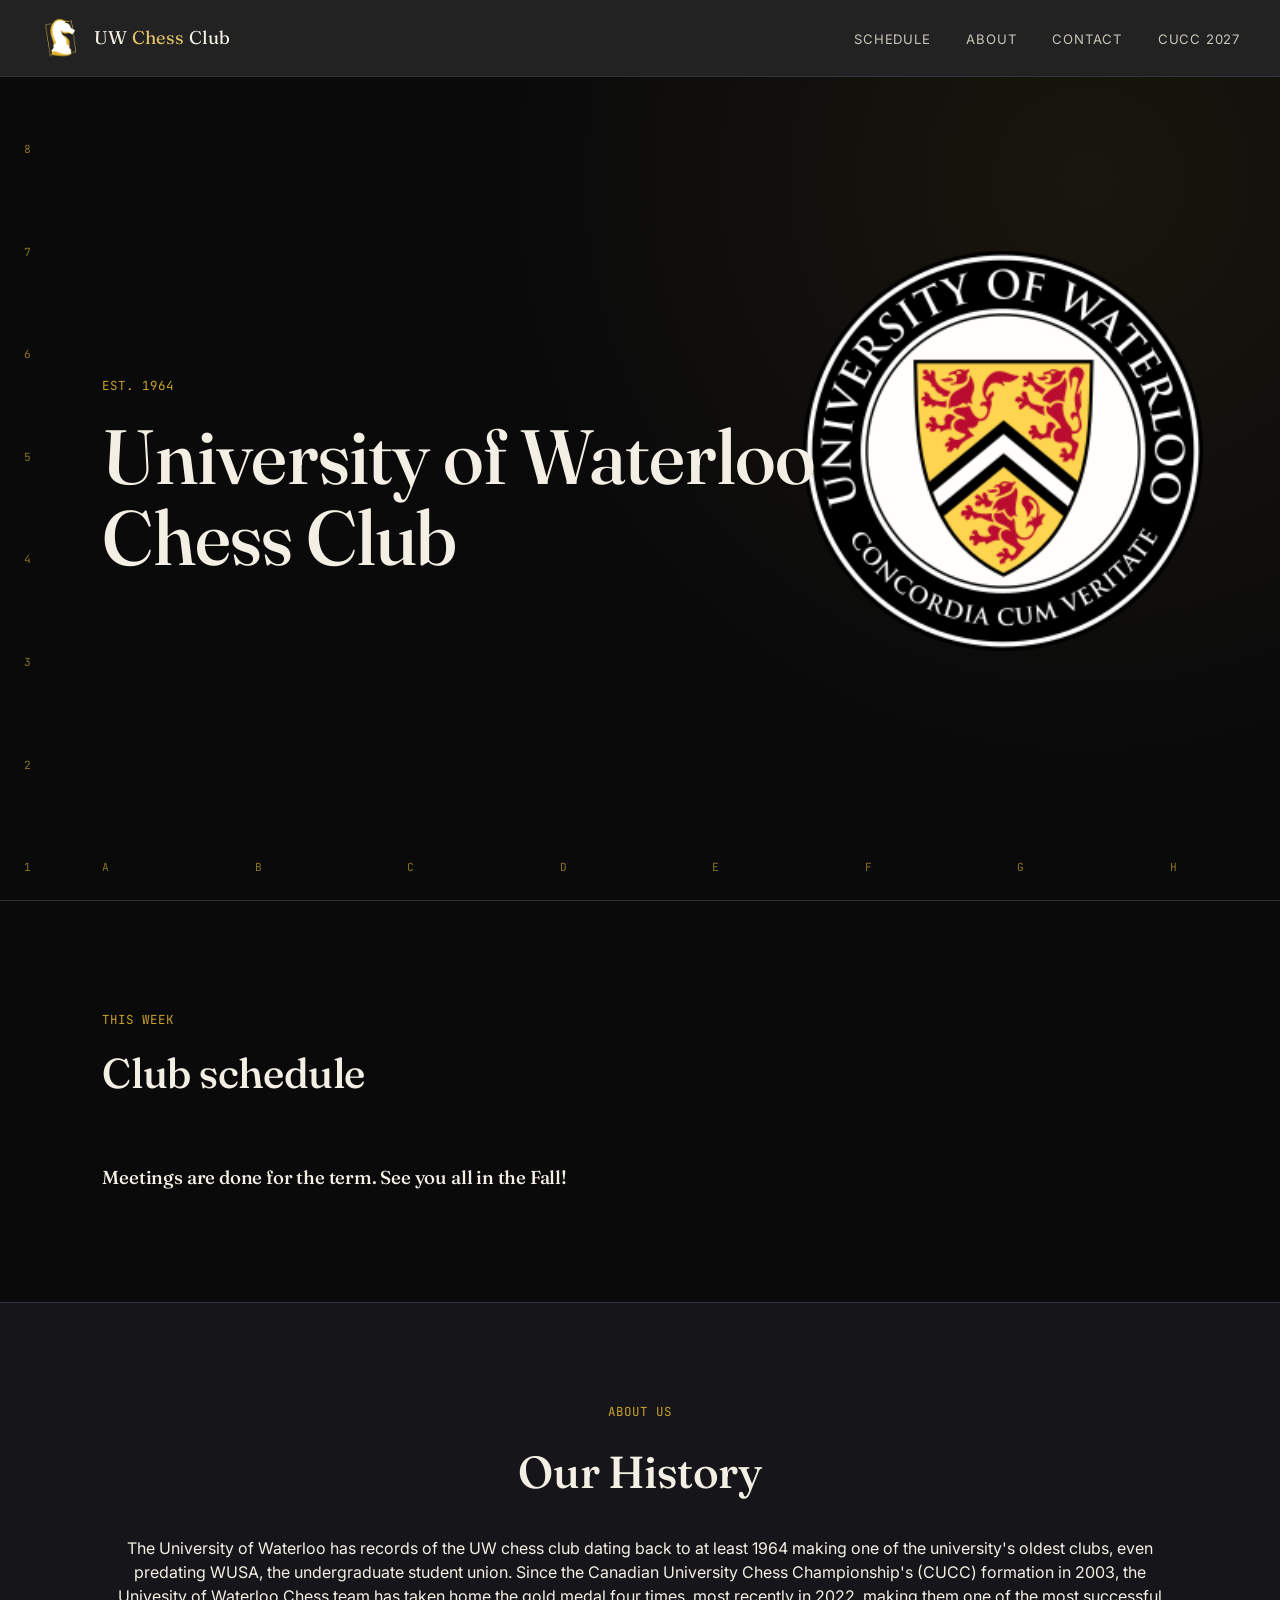
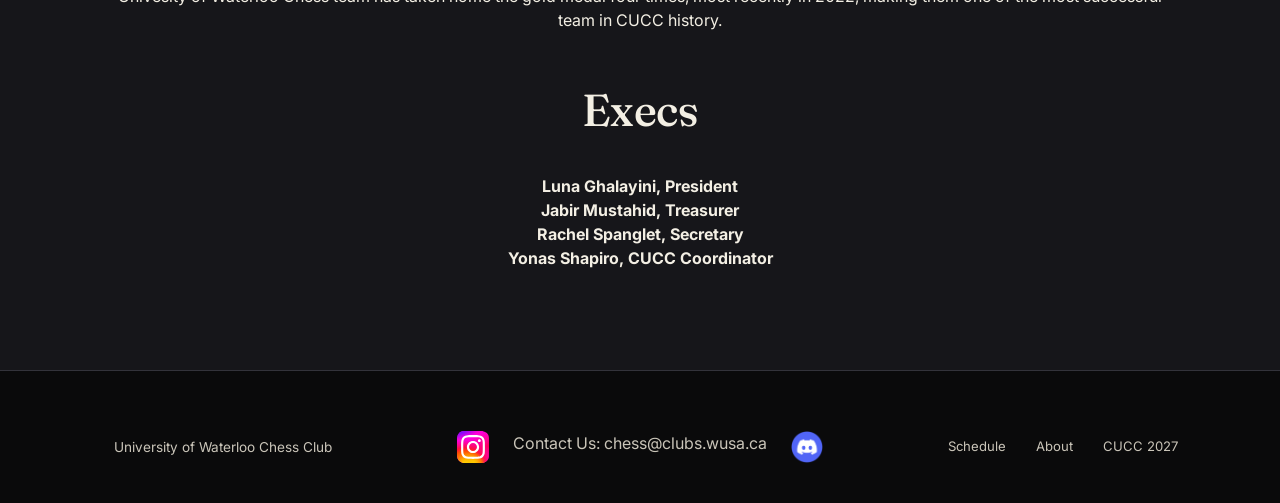
==== index.html @ 4853b497 "Moved to index.html, folder for images" ====
<!DOCTYPE html>
<html lang="en">
<head>
<meta charset="UTF-8">
<meta name="viewport" content="width=device-width, initial-scale=1.0">
<title>University of Waterloo Chess Club</title>
<link rel="preconnect" href="https://fonts.googleapis.com">
<link href="https://fonts.googleapis.com/css2?family=Fraunces:ital,opsz,wght@0,9..144,300;0,9..144,500;0,9..144,600;1,9..144,500&family=Inter:wght@400;500;600&family=JetBrains+Mono:wght@400;500&display=swap" rel="stylesheet">
<link rel="stylesheet" href="style.css">
<link rel="icon" type="image/x-icon" href="logo.jpg">
</head>
<body>

<header>
  <div class="brand">
    <img src="images/logo.jpg" alt="UW Chess Club Logo" width="40" height="40">
    <div class="brand-name">UW <em>Chess</em> Club</div>
  </div>
  <nav class="nav-links">
    <ul>
      <li><a href="#schedule">Schedule</a></li>
      <li><a href="#about">About</a></li>
      <li><a href="#contact">Contact</a></li>
      <li><a href="cucc2027.html">CUCC 2027</a></li>
    </ul>
  </nav>

</header>

<section class="hero">
  <div class="board-frame">
    <div class="coord-row coord-bottom mono">
      <span>a</span><span>b</span><span>c</span><span>d</span><span>e</span><span>f</span><span>g</span><span>h</span>
    </div>
    <div class="coord-row coord-side mono">
      <span>8</span><span>7</span><span>6</span><span>5</span><span>4</span><span>3</span><span>2</span><span>1</span>
    </div>
  </div>

  <img src="images/UWSeal.svg.webp" class="uw-crest" alt="UW Chess Club Logo" width="400" height="400">

  <div class="hero-content">
    <span class="eyebrow mono">Est. 1964</span>
    <h1>University of Waterloo Chess Club</h1>
    <p></p>
  </div>
</section>



<section id="schedule">
  <div class="section-head">
    <div>
      <span class="eyebrow mono">This week</span>
      <h2>Club schedule</h2>
    </div>
    <!-- <p>Everyone is welcome! Boards will be provided.</p> -->
  </div>
  <h3>Meetings are done for the term. See you all in the Fall!</h3>
  <!-- <h3>Meetings are done for the term. See you all in the Winter!</h3> -->
  <!-- <h3>Meetings are done for the term. See you all in the Spring!</h3> -->
  <!-- <div class="schedule">
    <div class="schedule-row head mono club">
      <div>Day</div><div>Session</div><div>Level</div><div>Time</div><div>Room</div>
    </div>
    <div class="schedule-row club">
      <div class="day mono">Wed</div>
      <div class="desc"><h4>Free Play</h4><span></span></div>
      <div class="level">All levels</div>
      <div class="time">7:00 – 9:30 pm</div>
      <div class="room">MC 2017</div>
    </div>
    <div class="schedule-row club">
      <div class="day mono">Thu</div>
      <div class="desc"><h4>U500 Lessons</h4><span><a href="https://wusa.ca/product/summer-chess-lessons-term-pass/">Term Pass</a>  —  <a href="https://wusa.ca/series/summer-2026-weekly-chess-lessons/">Session Pass</a></span></div>
      <div class="level">Starter</div>
      <div class="time">6:30 – 7:30 pm</div>
      <div class="room">MC 4042</div>
    </div>
    <div class="schedule-row club">
      <div class="day mono">Thu</div>
      <div class="desc"><h4>U1000 Lessons</h4><span><a href="https://wusa.ca/product/summer-chess-lessons-term-pass/">Term Pass</a>  —  <a href="https://wusa.ca/series/summer-2026-weekly-chess-lessons/">Session Pass</a></span></div>
      <div class="level">Beginner</div>
      <div class="time">6:30 – 7:30 pm</div>
      <div class="room">MC 4041</div>
    </div>
    <div class="schedule-row club">
      <div class="day mono">Thu</div>
      <div class="desc"><h4>U1500 Lessons</h4><span><a href="https://wusa.ca/product/summer-chess-lessons-term-pass/">Term Pass</a>  —  <a href="https://wusa.ca/series/summer-2026-weekly-chess-lessons/">Session Pass</a></span></div>
      <div class="level">Intermediate</div>
      <div class="time">7:30 – 8:30 pm</div>
      <div class="room">MC 4042</div>
    </div>
    <div class="schedule-row club">
      <div class="day mono">Thu</div>
      <div class="desc"><h4>U2000 Lessons</h4><span><a href="https://wusa.ca/product/summer-chess-lessons-term-pass/">Term Pass</a>  —  <a href="https://wusa.ca/series/summer-2026-weekly-chess-lessons/">Session Pass</a></span></div>
      <div class="level">Advanced</div>
      <div class="time">7:30 – 8:30 pm</div>
      <div class="room">MC 4041</div>
    </div>
  </div> -->
</section>

<section class="strip" id="about">
  <span class="eyebrow mono">About Us</span>
  <h2>Our History</h2>
  <p>The University of Waterloo has records of the UW chess club dating back to at least 1964 making one of the university's oldest clubs, even predating WUSA, the undergraduate student union.
    Since the Canadian University Chess Championship's (CUCC) formation in 2003, the Univesity of Waterloo Chess team has taken home the gold medal four times, most recently in 2022, making them one of the most successful team in CUCC history.
  </p>
  <h2 style="margin-top: 50px;">Execs</h2>
  <h4>Luna Ghalayini, President</h4>
  <h4>Jabir Mustahid, Treasurer</h4>
  <h4>Rachel Spanglet, Secretary</h4>
  <h4>Yonas Shapiro, CUCC Coordinator</h4>
</section>

<footer id="contact">
  <div class="footer-brand">
    <div id="logo-upload-footer-placeholder"></div>
      <span>University of Waterloo Chess Club</span>
    </div>
    <div class="footer-contact">
      <a href="https://www.instagram.com/uw.chess.club"><img src="images/instagram.svg" alt="Instagram" width="32" height="32"></a>
      <p class="footer-email">Contact Us: <a href="mailto:chess@clubs.wusa.ca">chess@clubs.wusa.ca</a></p>
      <a href="https://discord.gg/V49gRGx3Gg"><img src="images/discord.png" alt="Discord" width="32" height="32"></a>
    </div>
  </div>
  <div class="footer-links">
    <a href="#schedule">Schedule</a>
    <a href="#about">About</a>
    <a href="cucc2027.html">CUCC 2027</a>
  </div>
</footer>

</body>
</html>
---- style.css ----
:root{
--black: #0a0a0b;
--charcoal: #16161a;
--surface: #1e1e23;
--line: #33333b;
--gold: #c9a227;
--gold-bright: #e8c468;
--gold-dim: #8a7420;
--parchment: #f3efe4;
--grey-text: #cac5b9;
}

*{ box-sizing: border-box; margin:0; padding:0; }

html{ scroll-behavior: smooth; }

body{
background: var(--black);
color: var(--parchment);
font-family: 'Inter', sans-serif;
line-height: 1.5;
overflow-x: hidden;
}

h1, h2, h3, .display{
font-family: 'Fraunces', serif;
font-weight: 500;
letter-spacing: -0.01em;
}

a{ color: inherit; text-decoration: none; }

.mono{
font-family: 'JetBrains Mono', monospace;
letter-spacing: 0.08em;
text-transform: uppercase;
}

/* ---------- NAV ---------- */
header{
position: fixed;
top: 0; left: 0; right: 0;
z-index: 100;
display: flex;
align-items: center;
justify-content: space-between;
padding: 18px 40px;
background: #222222;
backdrop-filter: blur(10px);
border-bottom: 1px solid var(--line);
}

.brand{
display: flex;
align-items: center;
gap: 14px;
}

#logo-upload{
width: 42px;
height: 42px;
border: 1.5px solid var(--gold-dim);
border-radius: 4px;
display: flex;
align-items: center;
justify-content: center;
cursor: pointer;
flex-shrink: 0;
background: var(--surface);
transition: border-color 0.2s ease;
overflow: hidden;
}
#logo-upload:hover{ border-color: var(--gold); }
#logo-upload img{ width: 100%; height: 100%; object-fit: cover; }
#logo-upload svg{ width: 22px; height: 22px; }

.brand-name{
font-family: 'Fraunces', serif;
font-size: 1.15rem;
letter-spacing: 0.01em;
}
.brand-name em{ color: var(--gold-bright); font-style: normal; }

nav ul{
display: flex;
flex-direction: row;
list-style: none;
gap: 36px;
white-space: nowrap;
}
nav a{
font-size: 0.82rem;
letter-spacing: 0.06em;
text-transform: uppercase;
color: var(--grey-text);
position: relative;
padding-bottom: 4px;
transition: color 0.2s ease;
}
nav a:hover{ color: var(--parchment); }
nav a::after{
content: "";
position: absolute;
left: 0; bottom: 0;
width: 0%;
height: 1px;
background: var(--gold);
transition: width 0.25s ease;
}
nav a:hover::after{ width: 100%; }

.nav-links{
display: flex;
flex-direction: row;
align-items: center;
gap: 36px;
overflow-x: auto;
scrollbar-width: none;
}
.nav-links::-webkit-scrollbar{ display: none; }

.cta-btn{
background: var(--gold);
color: var(--black);
padding: 10px 22px;
border-radius: 2px;
font-size: 0.78rem;
letter-spacing: 0.06em;
text-transform: uppercase;
font-weight: 600;
border: 1px solid var(--gold);
cursor: pointer;
transition: background 0.2s ease, color 0.2s ease;
}
.cta-btn:hover{ background: transparent; color: var(--gold-bright); }
.cta-btn.ghost{
background: transparent;
color: var(--gold-bright);
}
.cta-btn.ghost:hover{ background: var(--gold); color: var(--black); }

#logo-file{ display:none; }

/* ---------- HERO ---------- */
.hero{
position: relative;
min-height: 100vh;
display: flex;
flex-direction: column;
justify-content: center;
padding: 140px 8vw 60px;
background:
    radial-gradient(circle at 85% 20%, rgba(201,162,39,0.08), transparent 45%),
    var(--black);
}

.board-frame{
position: absolute;
inset: 0;
pointer-events: none;
}

.coord-row{
position: absolute;
display: flex;
justify-content: space-between;
font-size: 0.7rem;
color: var(--gold-dim);
}
.coord-bottom{
bottom: 24px;
left: 8vw; right: 8vw;
}
.coord-side{
flex-direction: column;
top: 140px; bottom: 24px;
left: 24px;
height: calc(100% - 164px);
}

.hero-content{
max-width: 780px;
z-index: 2;
}

.eyebrow{
color: var(--gold);
font-size: 0.78rem;
margin-bottom: 22px;
display: block;
}

.hero h1{
font-size: clamp(2.6rem, 6vw, 5rem);
line-height: 1.05;
color: var(--parchment);
}
.hero h1 .accent{
color: var(--gold-bright);
font-style: italic;
font-weight: 500;
}

.hero p{
margin-top: 26px;
max-width: 520px;
color: var(--grey-text);
font-size: 1.05rem;
}

.hero-actions{
margin-top: 42px;
display: flex;
gap: 18px;
}

.knight-mark{
position: absolute;
right: 6vw;
top: 50%;
transform: translateY(-50%);
width: min(30vw, 380px);
opacity: 0.9;
}

.uw-crest{
    position: absolute;
    right: 6vw;
    top: 50%;
    transform: translateY(-50%);
}

/* ---------- SECTION SHARED ---------- */
section{
padding: 110px 8vw;
border-top: 1px solid var(--line);
}

.section-head{
display: flex;
justify-content: space-between;
align-items: flex-end;
margin-bottom: 60px;
flex-wrap: wrap;
gap: 24px;
}

.section-head .eyebrow{ margin-bottom: 12px; }
.section-head h2{ font-size: clamp(1.8rem, 3.4vw, 2.6rem); }
.section-head p{ color: var(--grey-text); max-width: 380px; }

/* ---------- PROGRAMS ---------- */
.programs-grid{
display: grid;
grid-template-columns: repeat(3, 1fr);
gap: 1px;
background: var(--line);
border: 1px solid var(--line);
}

.program-card{
background: var(--charcoal);
padding: 44px 36px;
transition: background 0.25s ease;
}
.program-card:hover{ background: var(--surface); }

.program-rank{
font-size: 0.72rem;
color: var(--gold-dim);
margin-bottom: 22px;
}

.program-card h3{
font-size: 1.4rem;
margin-bottom: 14px;
color: var(--gold-bright);
}
.program-card p{
color: var(--grey-text);
font-size: 0.92rem;
}

/* ---------- SCHEDULE / TABLE ---------- */
.schedule{
border-top: 1px solid var(--line);
}
.schedule-row{
display: grid;
grid-template-columns: 100px 1fr 160px 160px;
align-items: center;
padding: 22px 0;
border-bottom: 1px solid var(--line);
gap: 16px;
}
.club {grid-template-columns: 100px 1fr 160px 160px 140px;}
.schedule-row.head{
color: var(--gold-dim);
font-size: 0.72rem;
padding-bottom: 16px;
}
.schedule-row .day{ color: var(--gold-bright); font-size: 0.85rem; }
.schedule-row .desc h4{ font-family:'Fraunces', serif; font-weight:500; font-size: 1.05rem; margin-bottom: 4px; }
.schedule-row .desc span{ color: var(--grey-text); font-size: 0.85rem; }
.schedule-row .level, .schedule-row .time .room{ font-size: 0.82rem; color: var(--grey-text); }

/* ---------- QUOTE / CTA STRIP ---------- */
.strip{
text-align: center;
padding: 100px 8vw;
border-top: 1px solid var(--line);
background: var(--charcoal);
}
.strip h2{
font-size: clamp(1.8rem, 4vw, 2.8rem);
max-width: 780px;
margin: 0 auto 36px;
line-height: 1.25;
}
.strip .accent{ color: var(--gold-bright); font-style: italic; }

/* ---------- FOOTER ---------- */
footer{
padding: 60px 8vw 40px;
border-top: 1px solid var(--line);
display: flex;
justify-content: space-between;
align-items: center;
flex-wrap: wrap;
gap: 30px;
}
.footer-brand{ display:flex; align-items:center; gap:12px; }
.footer-brand span{ color: var(--grey-text); font-size: 0.85rem; }
.footer-links{ display: flex; gap: 30px; }
.footer-links a{ color: var(--grey-text); font-size: 0.82rem; }
.footer-links a:hover{ color: var(--gold-bright); }
.footer-contact {
    display: flex;
    justify-content: center;
    gap: 24px;
}
.footer-contact img {
    display: block;
}
.footer-email{ 
    color: var(--grey-text);
    font-size: 1rem;
    margin: 0;
}

.footer-social{
    display: flex;
    justify-content: center;
    align-items: center;
    gap: 20px;
}
.footer-social img { display: block; }

/* ---------- RESPONSIVE ---------- */
@media (max-width: 860px){
header{ padding: 16px 20px; gap: 14px; }
.brand-name{ font-size: 1rem; }
.nav-links{ gap: 22px; flex: 1; min-width: 0; justify-content: flex-end; -webkit-mask-image: linear-gradient(to right, black 88%, transparent); mask-image: linear-gradient(to right, black 88%, transparent); }
.brand{ flex-shrink: 0; }
.nav-links ul{ gap: 22px; }
.nav-links .cta-btn{ flex-shrink: 0; }
section{ padding: 80px 6vw; }
.hero{ padding: 120px 6vw 60px; }
.knight-mark{ display: none; }
.programs-grid{ grid-template-columns: 1fr; }
.schedule-row{ grid-template-columns: 60px 1fr; }
.schedule-row .level, .schedule-row .time{ display:none; }
.coord-side{ display: none; }
}

/* focus visibility */
a:focus-visible, button:focus-visible, #logo-upload:focus-visible{
outline: 2px solid var(--gold-bright);
outline-offset: 2px;
}

@media (prefers-reduced-motion: reduce){
*{ transition: none !important; scroll-behavior: auto !important; }
}
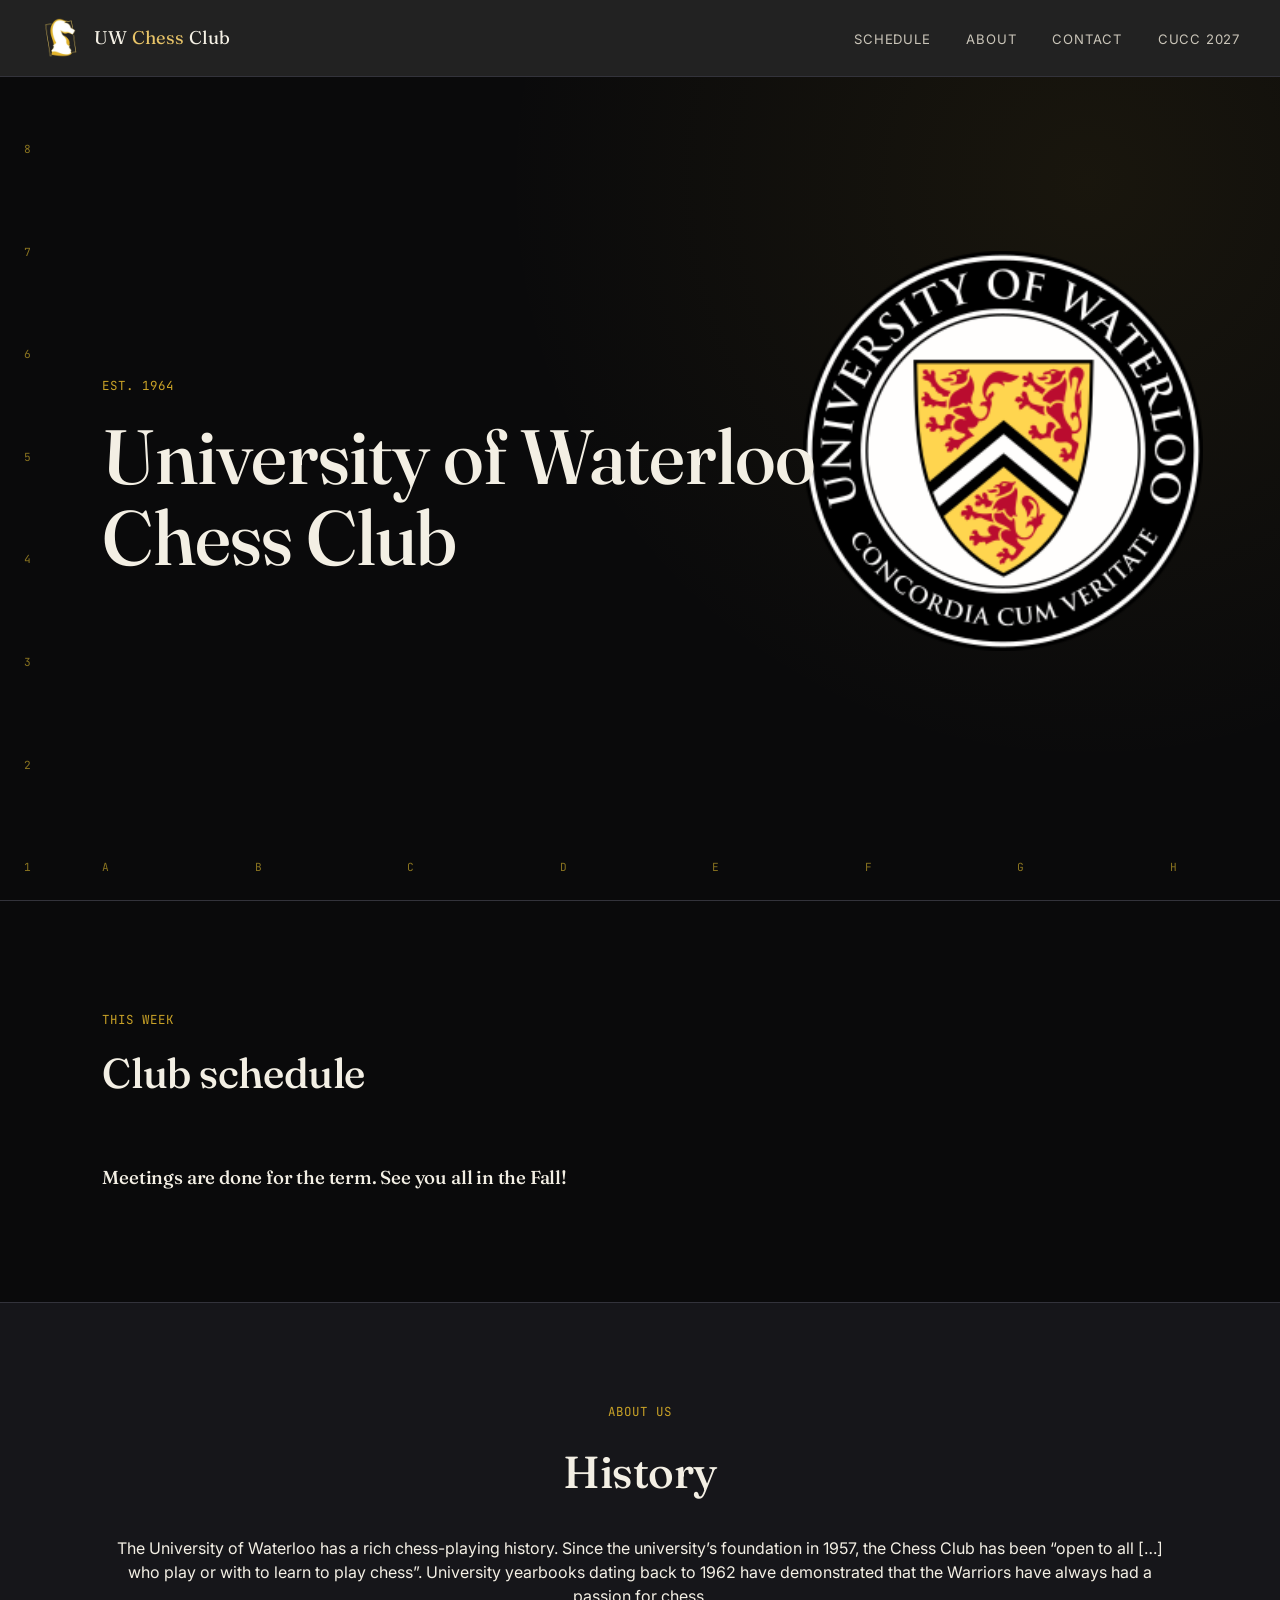
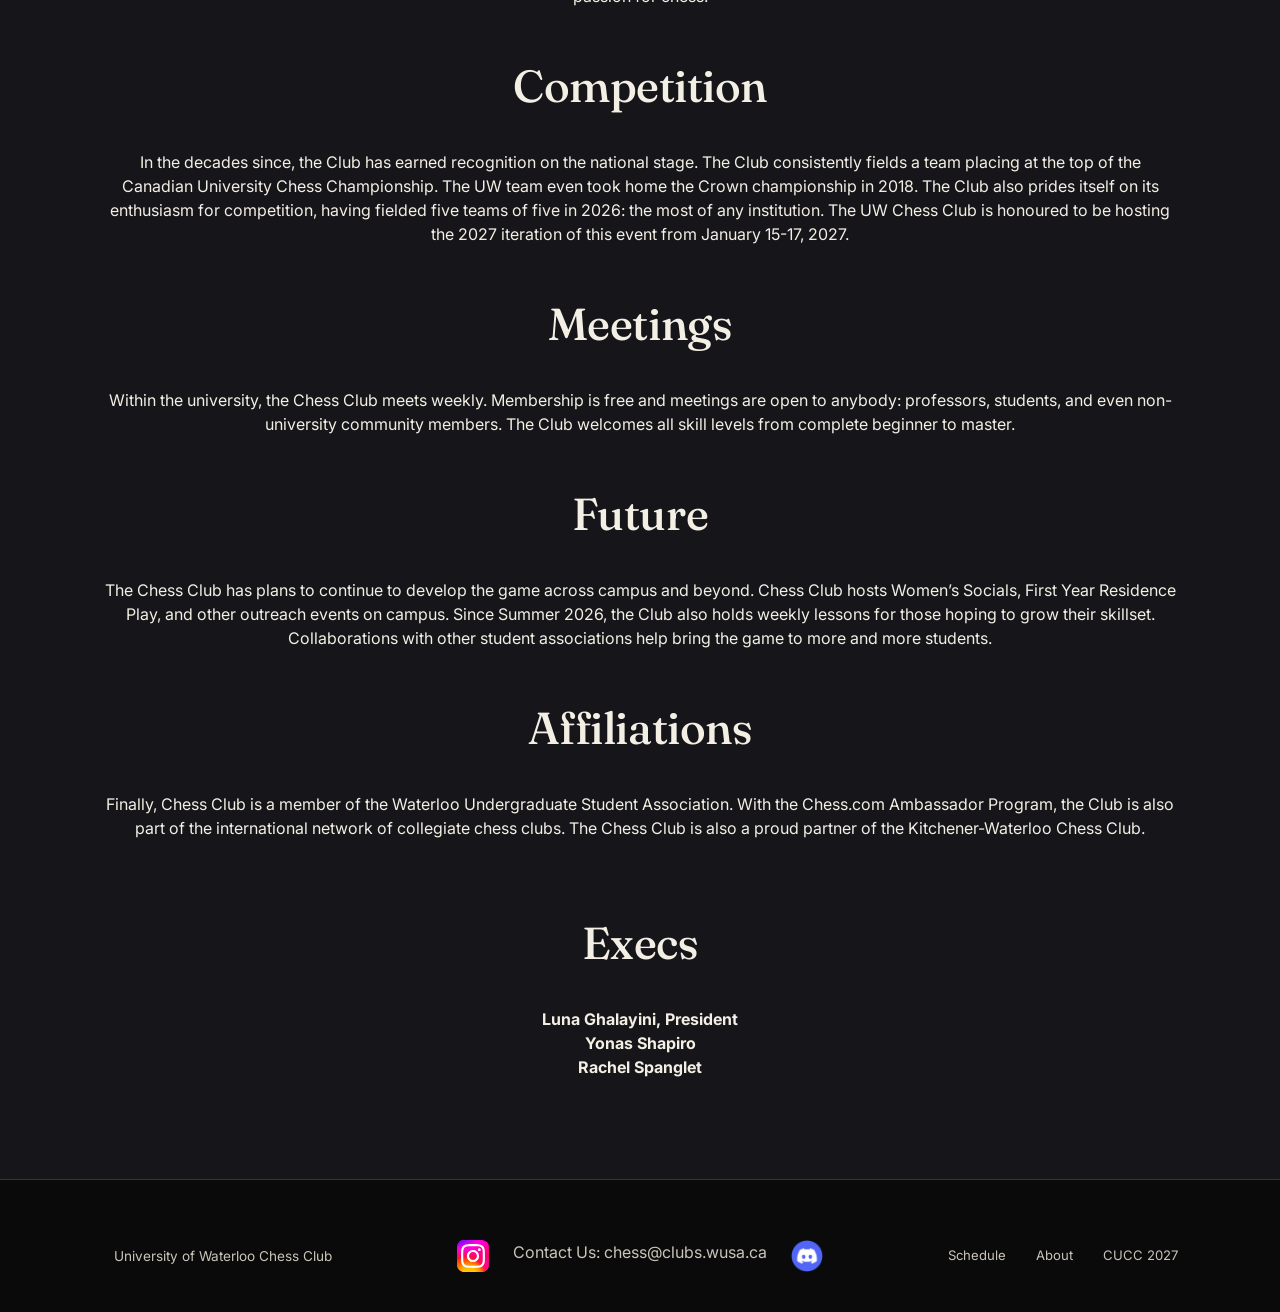
==== commit bbfcc46f: "Rachel's about me" ====
--- a/index.html
+++ b/index.html
@@ -103,15 +103,21 @@
 
 <section class="strip" id="about">
   <span class="eyebrow mono">About Us</span>
-  <h2>Our History</h2>
-  <p>The University of Waterloo has records of the UW chess club dating back to at least 1964 making one of the university's oldest clubs, even predating WUSA, the undergraduate student union.
-    Since the Canadian University Chess Championship's (CUCC) formation in 2003, the Univesity of Waterloo Chess team has taken home the gold medal four times, most recently in 2022, making them one of the most successful team in CUCC history.
-  </p>
-  <h2 style="margin-top: 50px;">Execs</h2>
+  <h2>History</h2>
+  <p>The University of Waterloo has a rich chess-playing history. Since the university’s foundation in 1957, the Chess Club has been “open to all […] who play or with to learn to play chess”. University yearbooks dating back to 1962 have demonstrated that the Warriors have always had a passion for chess.</p>
+  <h2 style="margin-top: 50px;">Competition</h2>
+  <p>In the decades since, the Club has earned recognition on the national stage. The Club consistently fields a team placing at the top of the Canadian University Chess Championship. The UW team even took home the Crown championship in 2018. The Club also prides itself on its enthusiasm for competition, having fielded five teams of five in 2026: the most of any institution. The UW Chess Club is honoured to be hosting the 2027 iteration of this event from January 15-17, 2027.</p>
+  <h2 style="margin-top: 50px;">Meetings</h2>
+  <p>Within the university, the Chess Club meets weekly. Membership is free and meetings are open to anybody: professors, students, and even non-university community members. The Club welcomes all skill levels from complete beginner to master.</p>
+  <h2 style="margin-top: 50px;">Future</h2>
+  <p>The Chess Club has plans to continue to develop the game across campus and beyond. Chess Club hosts Women’s Socials, First Year Residence Play, and other outreach events on campus. Since Summer 2026, the Club also holds weekly lessons for those hoping to grow their skillset. Collaborations with other student associations help bring the game to more and more students.</p>
+  <h2 style="margin-top: 50px;">Affiliations</h2>
+  <p>Finally, Chess Club is a member of the Waterloo Undergraduate Student Association. With the Chess.com Ambassador Program, the Club is also part of the international network of collegiate chess clubs. The Chess Club is also a proud partner of the Kitchener-Waterloo Chess Club.</p>
+
+  <h2 style="margin-top: 75px;">Execs</h2>
   <h4>Luna Ghalayini, President</h4>
-  <h4>Jabir Mustahid, Treasurer</h4>
-  <h4>Rachel Spanglet, Secretary</h4>
-  <h4>Yonas Shapiro, CUCC Coordinator</h4>
+  <h4>Yonas Shapiro</h4>
+  <h4>Rachel Spanglet</h4>
 </section>
 
 <footer id="contact">
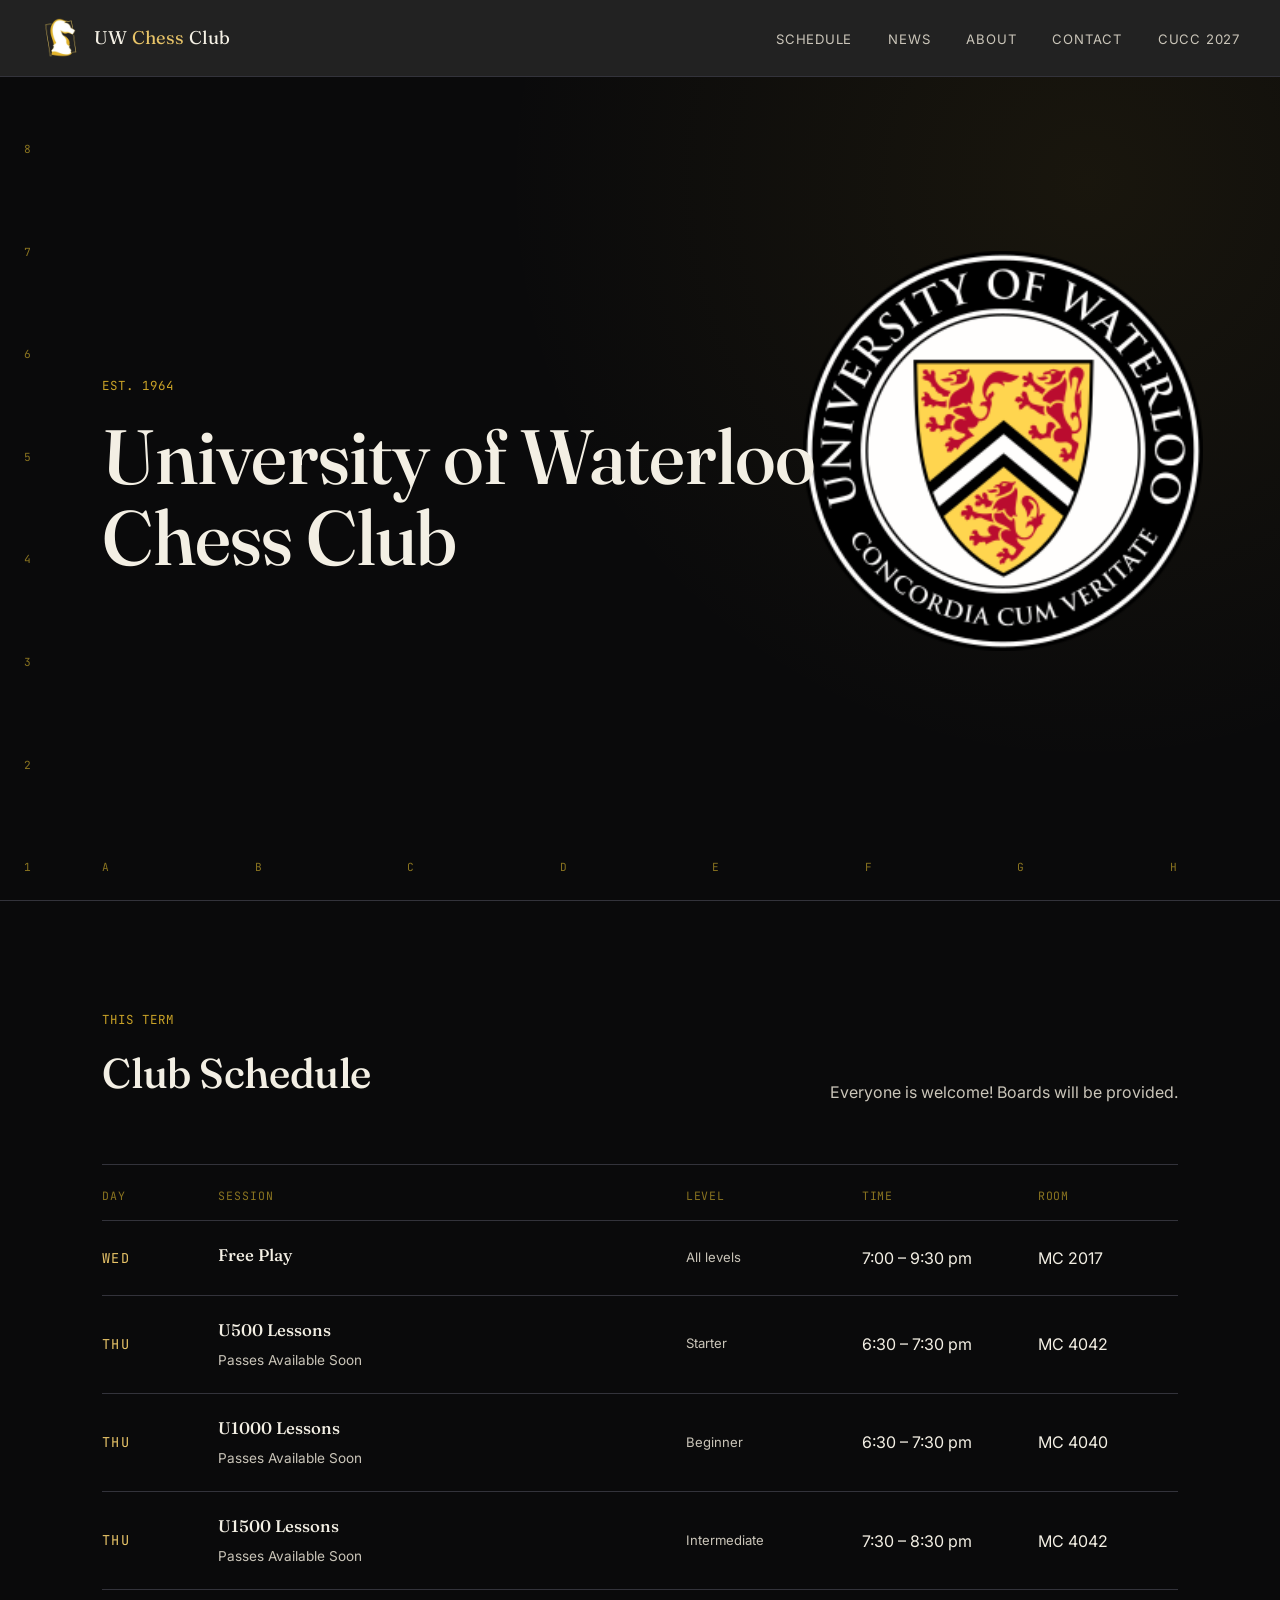
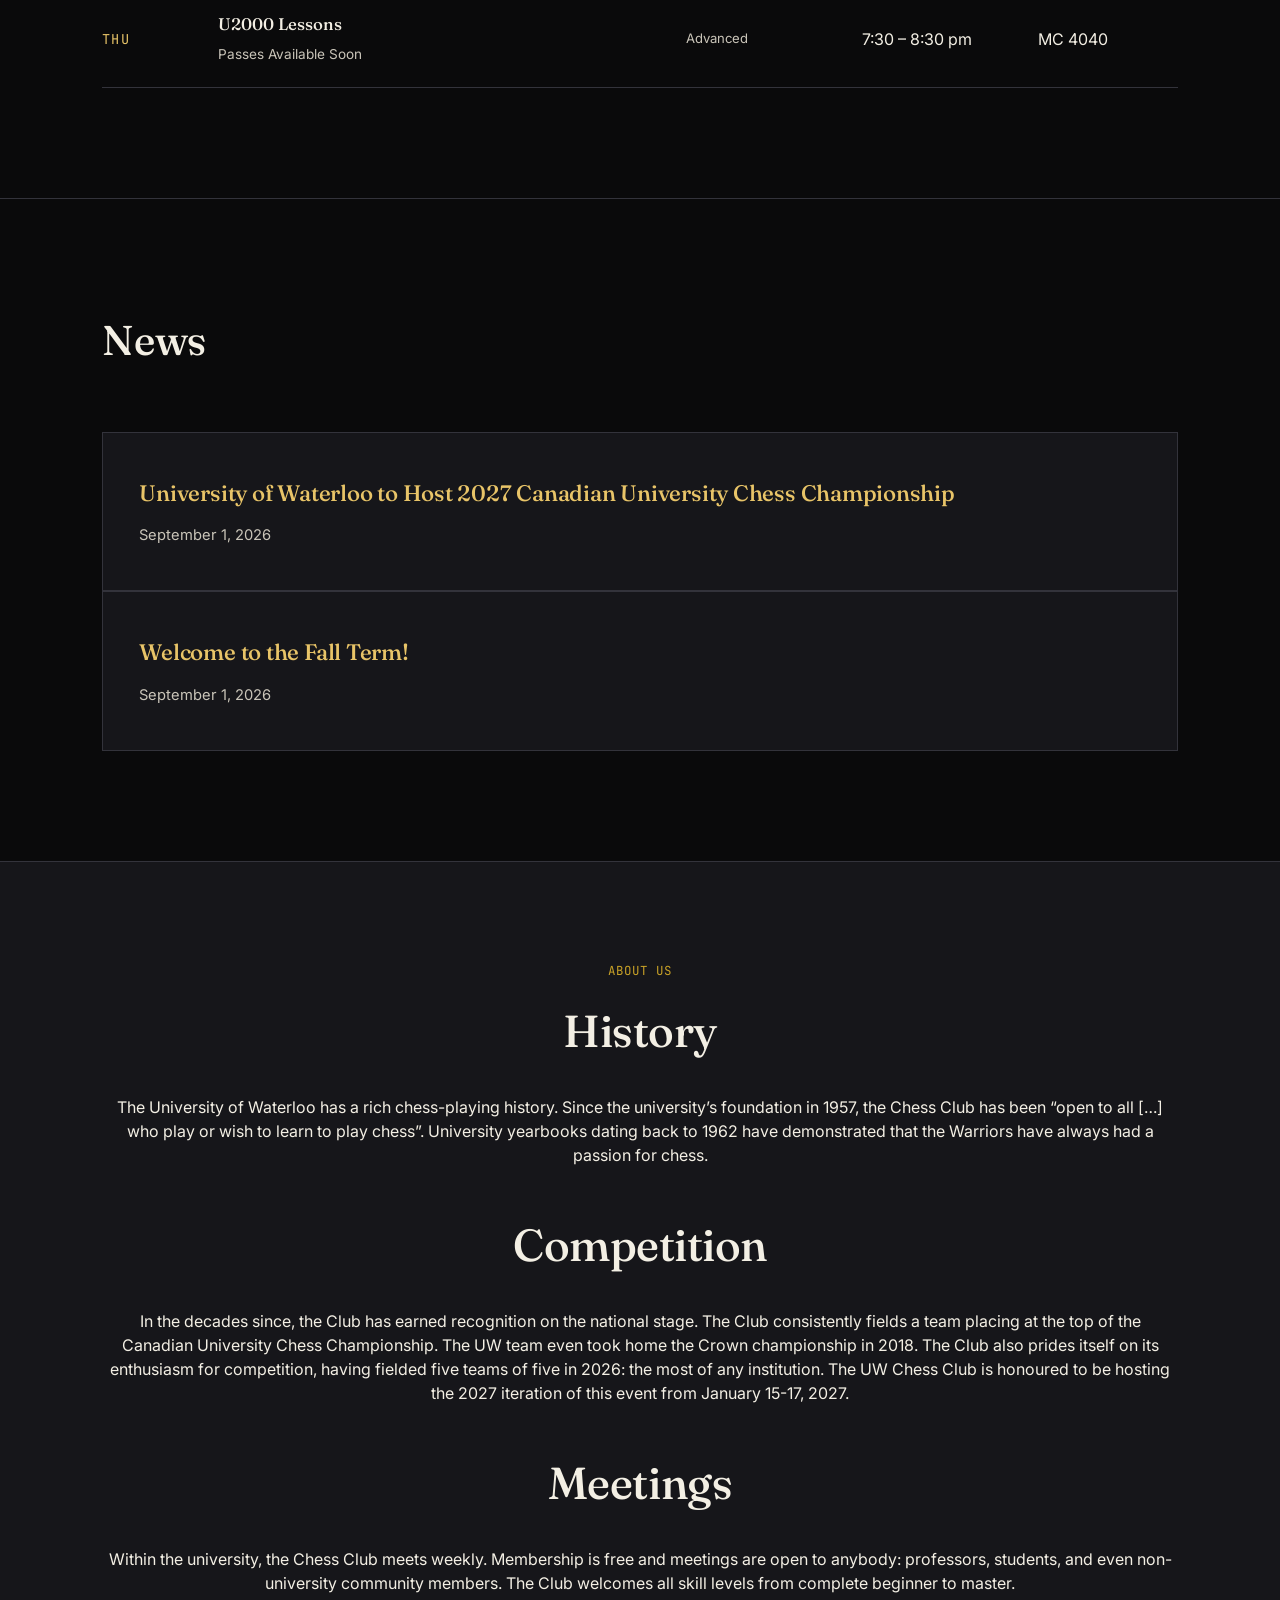
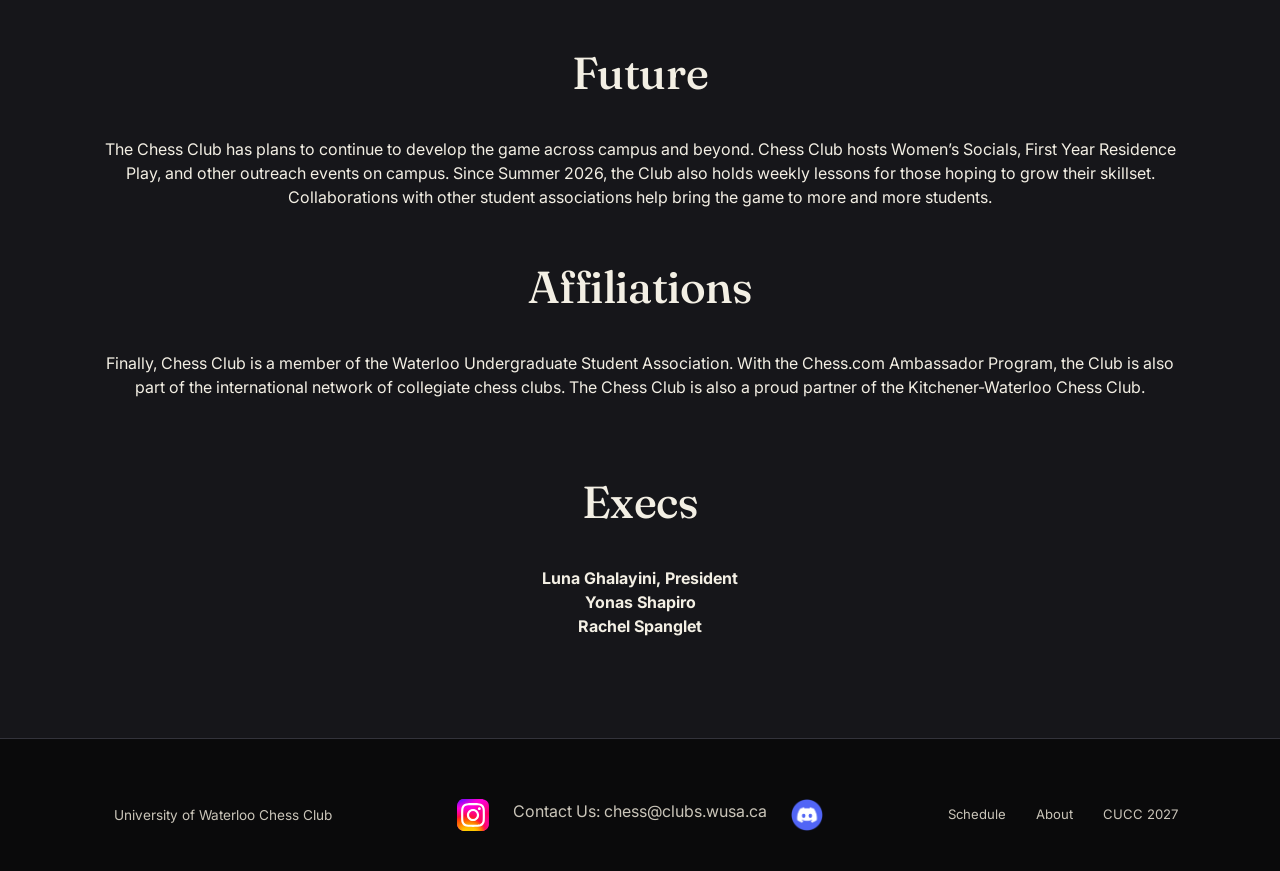
==== commit 83e0a5c5: "Added news, started first two articles" ====
--- a/index.html
+++ b/index.html
@@ -7,7 +7,7 @@
 <link rel="preconnect" href="https://fonts.googleapis.com">
 <link href="https://fonts.googleapis.com/css2?family=Fraunces:ital,opsz,wght@0,9..144,300;0,9..144,500;0,9..144,600;1,9..144,500&family=Inter:wght@400;500;600&family=JetBrains+Mono:wght@400;500&display=swap" rel="stylesheet">
 <link rel="stylesheet" href="style.css">
-<link rel="icon" type="image/x-icon" href="logo.jpg">
+<link rel="icon" type="image/x-icon" href="images/logo.jpg">
 </head>
 <body>
 
@@ -19,9 +19,10 @@
   <nav class="nav-links">
     <ul>
       <li><a href="#schedule">Schedule</a></li>
+      <li><a href="#news">News</a></li>
       <li><a href="#about">About</a></li>
       <li><a href="#contact">Contact</a></li>
-      <li><a href="cucc2027.html">CUCC 2027</a></li>
+      <li><a href="cucc2027">CUCC 2027</a></li>
     </ul>
   </nav>
 
@@ -51,15 +52,15 @@
 <section id="schedule">
   <div class="section-head">
     <div>
-      <span class="eyebrow mono">This week</span>
-      <h2>Club schedule</h2>
+      <span class="eyebrow mono">This Term</span>
+      <h2>Club Schedule</h2>
     </div>
-    <!-- <p>Everyone is welcome! Boards will be provided.</p> -->
+    <p>Everyone is welcome! Boards will be provided.</p>
   </div>
-  <h3>Meetings are done for the term. See you all in the Fall!</h3>
+  <!-- <h3>Meetings are done for the term. See you all in the Fall!</h3> -->
   <!-- <h3>Meetings are done for the term. See you all in the Winter!</h3> -->
   <!-- <h3>Meetings are done for the term. See you all in the Spring!</h3> -->
-  <!-- <div class="schedule">
+  <div class="schedule">
     <div class="schedule-row head mono club">
       <div>Day</div><div>Session</div><div>Level</div><div>Time</div><div>Room</div>
     </div>
@@ -72,39 +73,56 @@
     </div>
     <div class="schedule-row club">
       <div class="day mono">Thu</div>
-      <div class="desc"><h4>U500 Lessons</h4><span><a href="https://wusa.ca/product/summer-chess-lessons-term-pass/">Term Pass</a>  —  <a href="https://wusa.ca/series/summer-2026-weekly-chess-lessons/">Session Pass</a></span></div>
+      <!-- <div class="desc"><h4>U500 Lessons</h4><span><a href="https://wusa.ca/product/summer-chess-lessons-term-pass/">Term Pass</a>  —  <a href="https://wusa.ca/series/summer-2026-weekly-chess-lessons/">Session Pass</a></span></div> -->
+      <div class="desc"><h4>U500 Lessons</h4><span>Passes Available Soon</span></div>
       <div class="level">Starter</div>
       <div class="time">6:30 – 7:30 pm</div>
       <div class="room">MC 4042</div>
     </div>
     <div class="schedule-row club">
       <div class="day mono">Thu</div>
-      <div class="desc"><h4>U1000 Lessons</h4><span><a href="https://wusa.ca/product/summer-chess-lessons-term-pass/">Term Pass</a>  —  <a href="https://wusa.ca/series/summer-2026-weekly-chess-lessons/">Session Pass</a></span></div>
+      <!-- <div class="desc"><h4>U1000 Lessons</h4><span><a href="https://wusa.ca/product/summer-chess-lessons-term-pass/">Term Pass</a>  —  <a href="https://wusa.ca/series/summer-2026-weekly-chess-lessons/">Session Pass</a></span></div> -->
+      <div class="desc"><h4>U1000 Lessons</h4><span>Passes Available Soon</span></div>
       <div class="level">Beginner</div>
       <div class="time">6:30 – 7:30 pm</div>
-      <div class="room">MC 4041</div>
+      <div class="room">MC 4040</div>
     </div>
     <div class="schedule-row club">
       <div class="day mono">Thu</div>
-      <div class="desc"><h4>U1500 Lessons</h4><span><a href="https://wusa.ca/product/summer-chess-lessons-term-pass/">Term Pass</a>  —  <a href="https://wusa.ca/series/summer-2026-weekly-chess-lessons/">Session Pass</a></span></div>
+      <!-- <div class="desc"><h4>U1500 Lessons</h4><span><a href="https://wusa.ca/product/summer-chess-lessons-term-pass/">Term Pass</a>  —  <a href="https://wusa.ca/series/summer-2026-weekly-chess-lessons/">Session Pass</a></span></div> -->
+      <div class="desc"><h4>U1500 Lessons</h4><span>Passes Available Soon</span></div>
       <div class="level">Intermediate</div>
       <div class="time">7:30 – 8:30 pm</div>
       <div class="room">MC 4042</div>
     </div>
     <div class="schedule-row club">
       <div class="day mono">Thu</div>
-      <div class="desc"><h4>U2000 Lessons</h4><span><a href="https://wusa.ca/product/summer-chess-lessons-term-pass/">Term Pass</a>  —  <a href="https://wusa.ca/series/summer-2026-weekly-chess-lessons/">Session Pass</a></span></div>
+      <!-- <div class="desc"><h4>U2000 Lessons</h4><span><a href="https://wusa.ca/product/summer-chess-lessons-term-pass/">Term Pass</a>  —  <a href="https://wusa.ca/series/summer-2026-weekly-chess-lessons/">Session Pass</a></span></div> -->
+      <div class="desc"><h4>U2000 Lessons</h4><span>Passes Available Soon</span></div>
       <div class="level">Advanced</div>
       <div class="time">7:30 – 8:30 pm</div>
-      <div class="room">MC 4041</div>
+      <div class="room">MC 4040</div>
     </div>
-  </div> -->
+  </div>
 </section>
+
+<section id="news">
+  <div class="section-head">
+    <div>
+      <h2>News</h2>
+    </div>
+  </div>
+  <div id="news-feed"></div>
+</section>
+<script>
+    const newsCategory = "chessclub";
+</script>
+<script src="script.js"></script>
 
 <section class="strip" id="about">
   <span class="eyebrow mono">About Us</span>
   <h2>History</h2>
-  <p>The University of Waterloo has a rich chess-playing history. Since the university’s foundation in 1957, the Chess Club has been “open to all […] who play or with to learn to play chess”. University yearbooks dating back to 1962 have demonstrated that the Warriors have always had a passion for chess.</p>
+  <p>The University of Waterloo has a rich chess-playing history. Since the university’s foundation in 1957, the Chess Club has been “open to all […] who play or wish to learn to play chess”. University yearbooks dating back to 1962 have demonstrated that the Warriors have always had a passion for chess.</p>
   <h2 style="margin-top: 50px;">Competition</h2>
   <p>In the decades since, the Club has earned recognition on the national stage. The Club consistently fields a team placing at the top of the Canadian University Chess Championship. The UW team even took home the Crown championship in 2018. The Club also prides itself on its enthusiasm for competition, having fielded five teams of five in 2026: the most of any institution. The UW Chess Club is honoured to be hosting the 2027 iteration of this event from January 15-17, 2027.</p>
   <h2 style="margin-top: 50px;">Meetings</h2>
@@ -134,7 +152,7 @@
   <div class="footer-links">
     <a href="#schedule">Schedule</a>
     <a href="#about">About</a>
-    <a href="cucc2027.html">CUCC 2027</a>
+    <a href="cucc2027">CUCC 2027</a>
   </div>
 </footer>
 
--- a/style.css
+++ b/style.css
@@ -12,7 +12,10 @@
 
 *{ box-sizing: border-box; margin:0; padding:0; }
 
-html{ scroll-behavior: smooth; }
+html{ 
+    scroll-behavior: smooth; 
+    height: 100%;
+}
 
 body{
 background: var(--black);
@@ -20,6 +23,9 @@
 font-family: 'Inter', sans-serif;
 line-height: 1.5;
 overflow-x: hidden;
+display: flex;
+flex-direction: column;
+min-height: 100vh;
 }
 
 h1, h2, h3, .display{
@@ -304,6 +310,46 @@
 .schedule-row .desc span{ color: var(--grey-text); font-size: 0.85rem; }
 .schedule-row .level, .schedule-row .time .room{ font-size: 0.82rem; color: var(--grey-text); }
 
+/* ---------- NEWS ---------- */
+.news-grid{
+display: grid;
+/* grid-template-columns: repeat(3, 1fr); */
+gap: 1px;
+background: var(--line);
+border: 1px solid var(--line);
+}
+
+.news-card{
+background: var(--charcoal);
+padding: 44px 36px;
+transition: background 0.25s ease;
+}
+.news-card:hover{ background: var(--surface); }
+
+.news-rank{
+font-size: 0.72rem;
+color: var(--gold-dim);
+margin-bottom: 22px;
+}
+
+.news-card h3{
+font-size: 1.4rem;
+margin-bottom: 14px;
+color: var(--gold-bright);
+}
+.news-card p{
+color: var(--grey-text);
+font-size: 0.92rem;
+}
+
+#article {
+    flex: 1 0 auto;
+}
+
+.hidden-news {
+    display: none;
+}
+
 /* ---------- QUOTE / CTA STRIP ---------- */
 .strip{
 text-align: center;
@@ -355,6 +401,12 @@
     gap: 20px;
 }
 .footer-social img { display: block; }
+
+/* ---------- ARTICLES ------------ */
+.article-content {
+    margin-top: 4vh;
+    /* padding-top: 8vh; */
+}
 
 /* ---------- RESPONSIVE ---------- */
 @media (max-width: 860px){
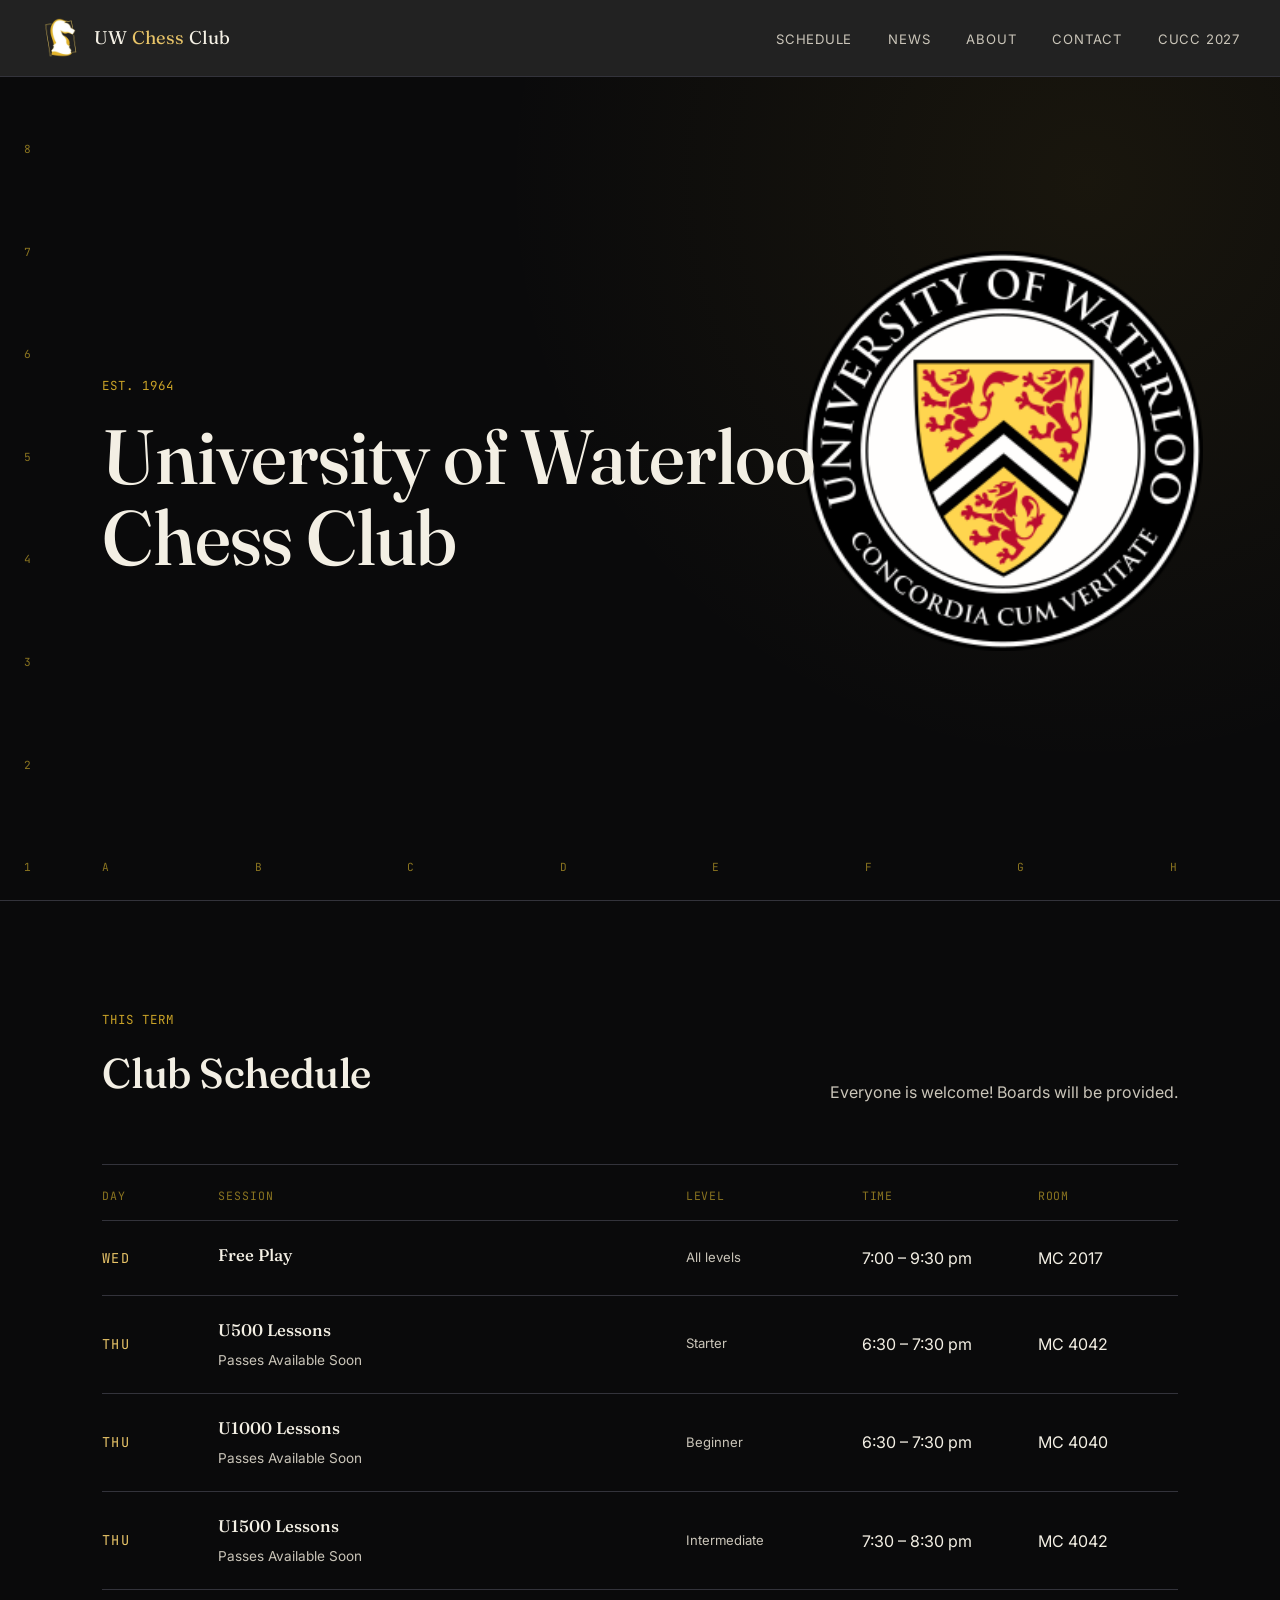
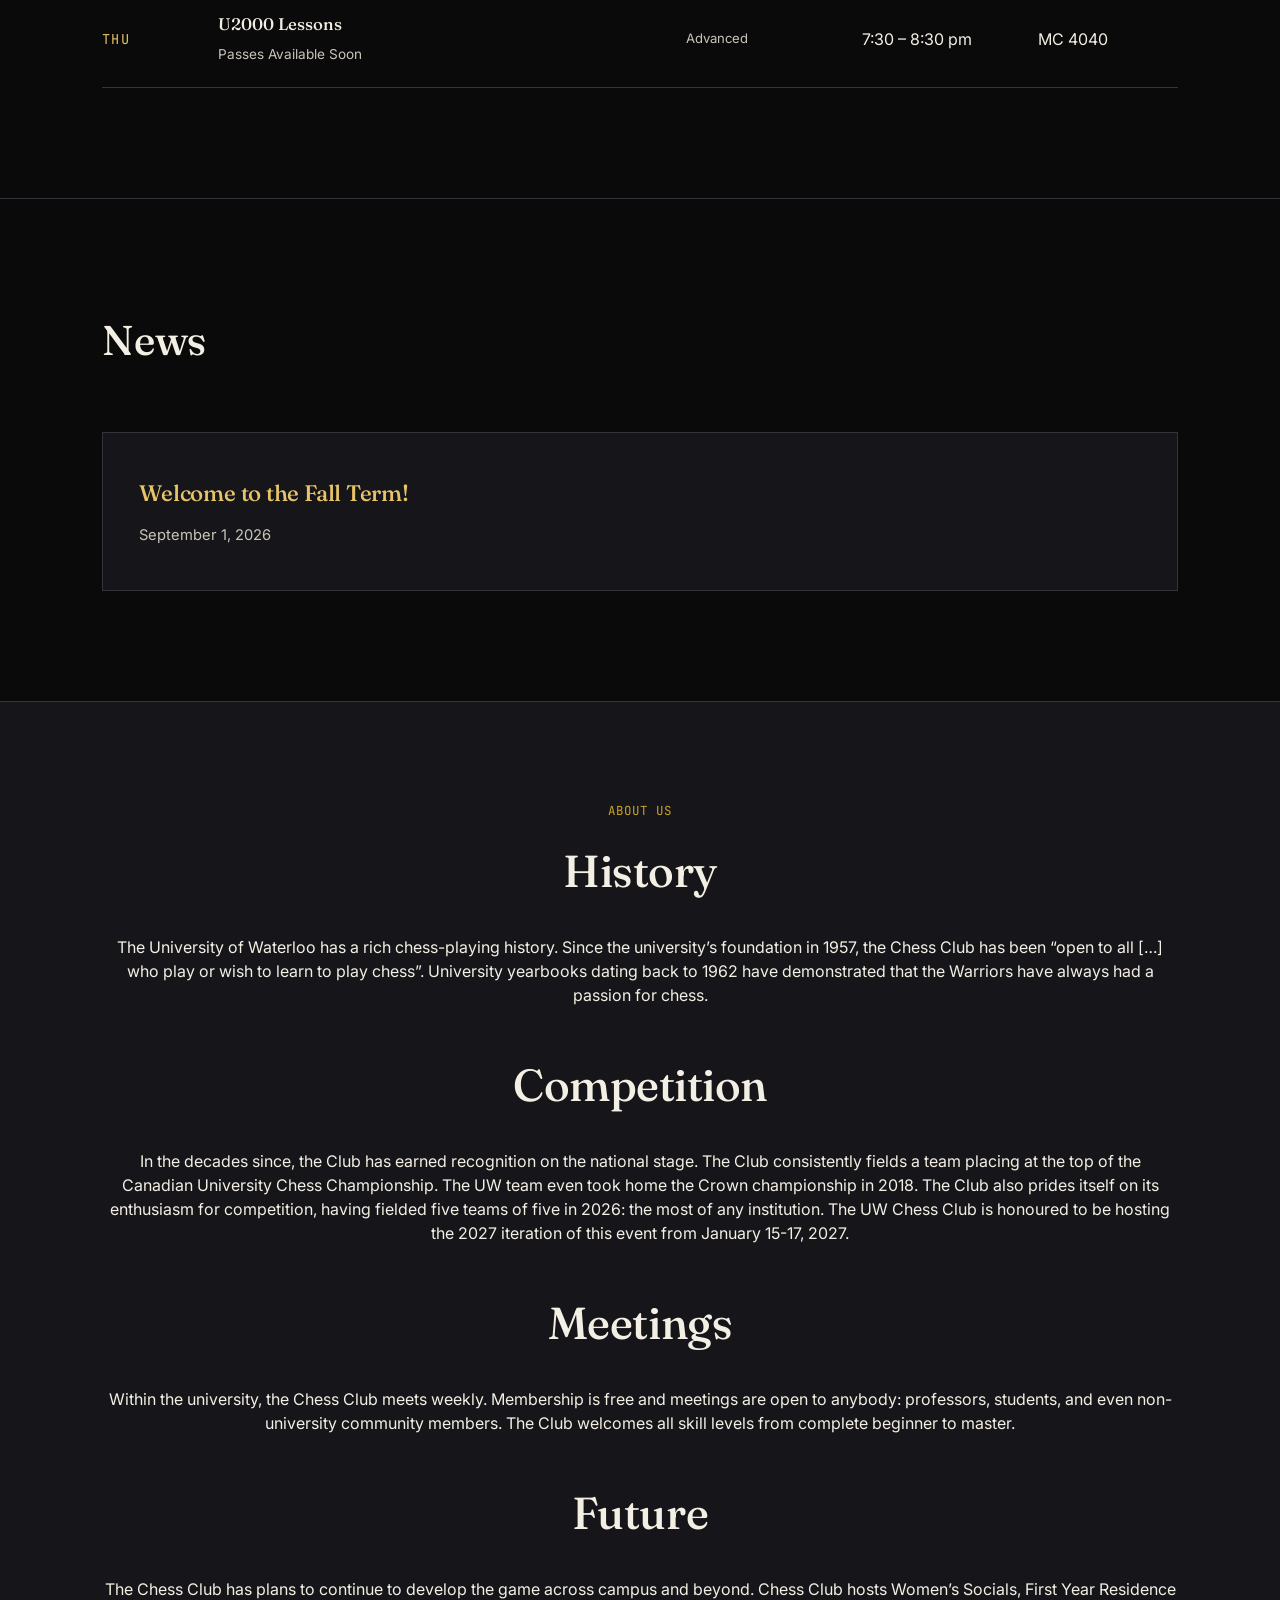
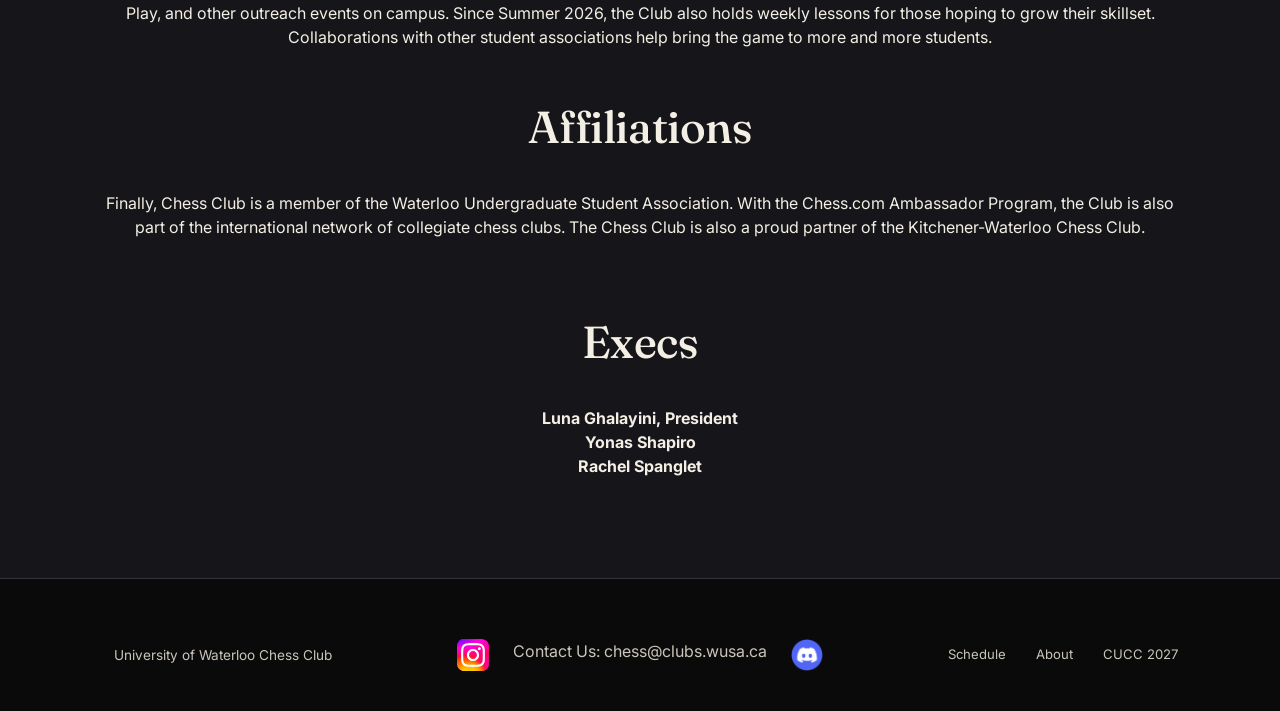
==== commit 551a0a69: "Fixed CUCC page link, added logo click" ====
--- a/index.html
+++ b/index.html
@@ -12,10 +12,10 @@
 <body>
 
 <header>
-  <div class="brand">
-    <img src="images/logo.jpg" alt="UW Chess Club Logo" width="40" height="40">
-    <div class="brand-name">UW <em>Chess</em> Club</div>
-  </div>
+  <a href="/" class="brand">
+      <img src="../images/logo.jpg" alt="UW Chess Club Logo" width="40" height="40">
+      <div class="brand-name">UW <em>Chess</em> Club</div>
+  </a>
   <nav class="nav-links">
     <ul>
       <li><a href="#schedule">Schedule</a></li>
--- a/style.css
+++ b/style.css
@@ -217,6 +217,7 @@
 .hero-actions{
 margin-top: 42px;
 display: flex;
+flex-wrap: wrap;
 gap: 18px;
 }
 
@@ -403,12 +404,51 @@
 .footer-social img { display: block; }
 
 /* ---------- ARTICLES ------------ */
+
+#article {
+    position: relative;
+    overflow: hidden;
+}
+
 .article-content {
     margin-top: 4vh;
+    max-width: 50%;
     /* padding-top: 8vh; */
 }
+.article-title{
+    max-width: 50%;
+}
+
+.article-decor {
+position: fixed; 
+right: 10% !important;
+top: 50%;
+right: -5%;
+transform: translateY(-50%);
+height: 60vh;
+width: 60vh;
+max-width: 90vw;
+border-radius: 50%;
+object-fit: cover;
+opacity: 0.6;
+pointer-events: none;
+z-index: 0;
+}
+
+/* Make sure the real article content sits above the decorative image */
+#article > *:not(.article-decor) {
+position: relative;
+z-index: 1;
+}
+
+
 
 /* ---------- RESPONSIVE ---------- */
+
+/* Global overflow safety at every size */
+html, body{ max-width: 100%; overflow-x: hidden; }
+img, svg{ max-width: 100%; height: auto; }
+
 @media (max-width: 860px){
 header{ padding: 16px 20px; gap: 14px; }
 .brand-name{ font-size: 1rem; }
@@ -418,11 +458,48 @@
 .nav-links .cta-btn{ flex-shrink: 0; }
 section{ padding: 80px 6vw; }
 .hero{ padding: 120px 6vw 60px; }
-.knight-mark{ display: none; }
+.knight-mark, .uw-crest{ display: none; }
 .programs-grid{ grid-template-columns: 1fr; }
 .schedule-row{ grid-template-columns: 60px 1fr; }
 .schedule-row .level, .schedule-row .time{ display:none; }
 .coord-side{ display: none; }
+
+/* Article layout can't stay at 50% width once the side image is gone/shrunk */
+.article-content, .article-title{ max-width: 100%; }
+.article-decor{ height: 42vh; width: 42vh; opacity: 0.35; }
+
+footer{ justify-content: center; text-align: center; }
+.footer-contact, .footer-social{ flex-wrap: wrap; }
+}
+
+@media (max-width: 600px){
+header{ padding: 14px 16px; }
+.brand-name{ font-size: 0.92rem; }
+#logo-upload{ width: 36px; height: 36px; }
+nav ul{ gap: 16px; }
+.cta-btn{ padding: 9px 16px; font-size: 0.74rem; }
+
+section{ padding: 64px 5vw; }
+.section-head{ margin-bottom: 40px; }
+.hero{ padding: 110px 5vw 48px; min-height: unset; }
+.hero p{ max-width: 100%; }
+.hero-actions{ gap: 12px; }
+.hero-actions .cta-btn{ flex: 1 1 auto; text-align: center; }
+
+.coord-bottom{ left: 5vw; right: 5vw; }
+
+.program-card, .news-card{ padding: 32px 22px; }
+
+.schedule-row{ grid-template-columns: 1fr; row-gap: 6px; padding: 18px 0; }
+.schedule-row.head{ display: none; }
+.schedule-row .day{ order: -1; }
+
+.article-decor{ opacity: 0.2; height: 34vh; width: 34vh; }
+
+.strip{ padding: 72px 5vw; }
+
+footer{ padding: 48px 5vw 32px; gap: 20px; }
+.footer-links{ flex-wrap: wrap; justify-content: center; gap: 16px 24px; }
 }
 
 /* focus visibility */
@@ -433,4 +510,4 @@
 
 @media (prefers-reduced-motion: reduce){
 *{ transition: none !important; scroll-behavior: auto !important; }
-}
+}
